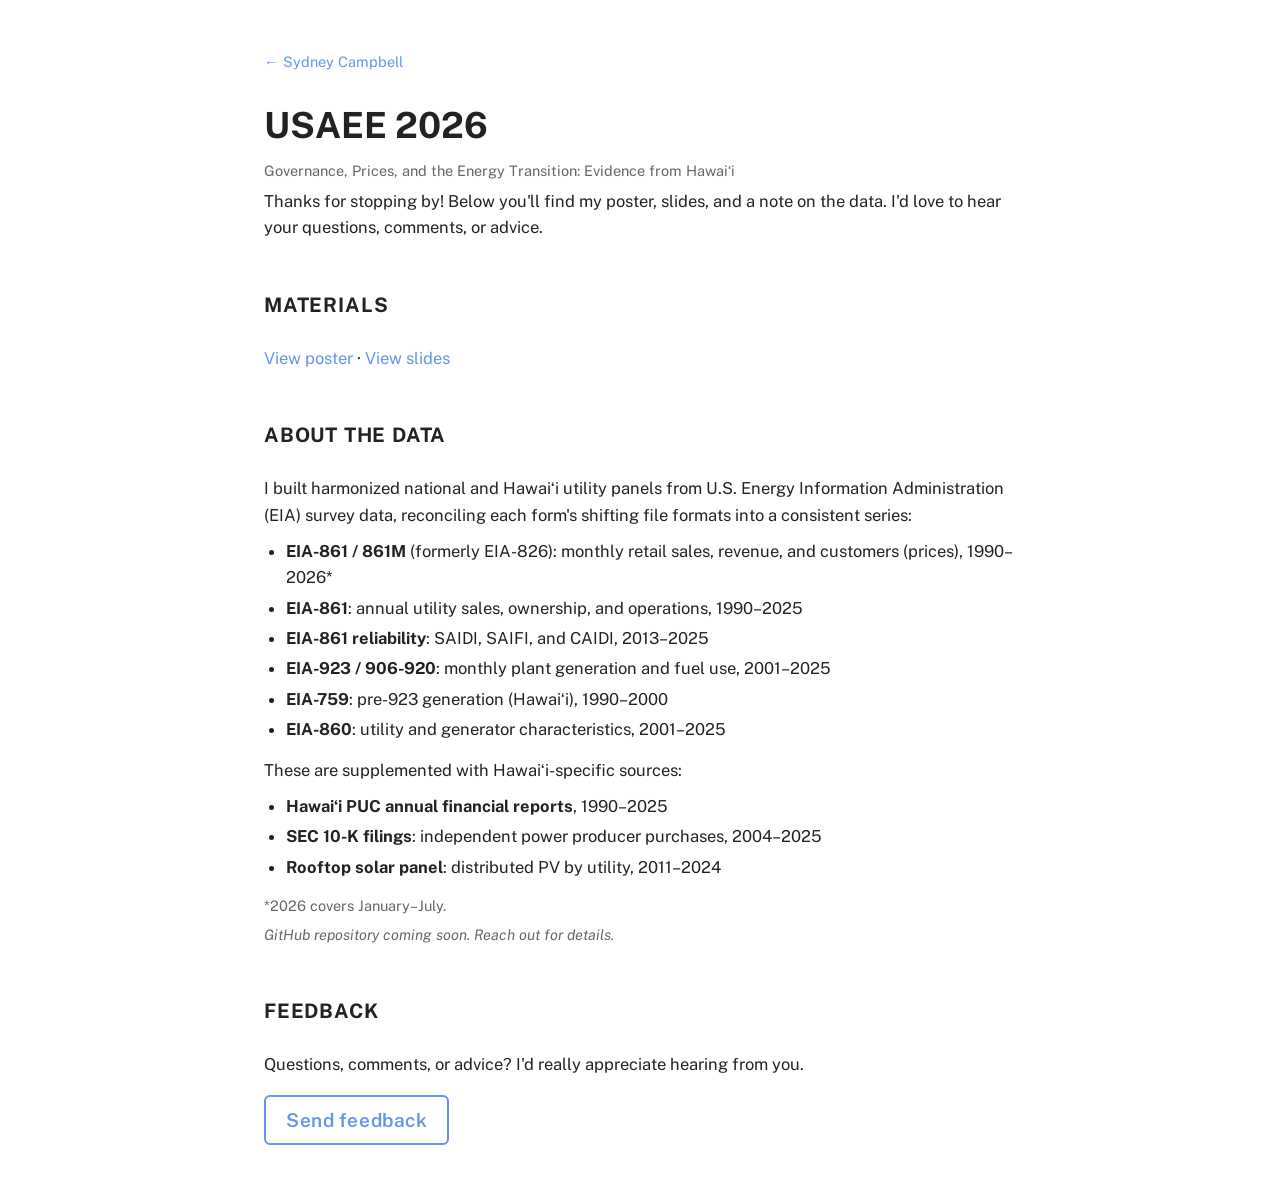
==== usaee/index.html @ e7edbe31 "Add LinkedIn link and USAEE page" ====
<!DOCTYPE html>
<html lang="en">
<head>
  <meta charset="utf-8">
  <meta name="viewport" content="width=device-width, initial-scale=1">
  <title>USAEE 2026 · Sydney Campbell</title>
  <link rel="preconnect" href="https://fonts.googleapis.com">
  <link rel="preconnect" href="https://fonts.gstatic.com" crossorigin>
  <link href="https://fonts.googleapis.com/css2?family=Public+Sans:wght@400;500;600;700&display=swap" rel="stylesheet">
  <link rel="stylesheet" href="../css/style.css">
</head>
<body>
<main class="site-shell subpage">

  <a class="back" href="../">← Sydney Campbell</a>

  <header class="page-header">
    <h1>USAEE 2026</h1>
    <p class="meta">Governance, Prices, and the Energy Transition: Evidence from Hawaiʻi</p>
  </header>

  <p>Thanks for stopping by! Below you'll find my poster, slides, and a note on the data. I'd love to hear your questions, comments, or advice.</p>

  <section>
    <h2>Materials</h2>
    <!-- Put the files at files/usaee/poster.pdf and files/usaee/slides.pdf -->
    <p>
      <a href="../files/usaee/poster.pdf" target="_blank" rel="noopener">View poster</a> ·
      <a href="../files/usaee/slides.pdf" target="_blank" rel="noopener">View slides</a>
    </p>
  </section>

  <section>
    <h2>About the Data</h2>
    <p>I built harmonized national and Hawaiʻi utility panels from U.S. Energy Information Administration (EIA) survey data, reconciling each form's shifting file formats into a consistent series:</p>
    <ul class="data-list">
      <li><strong>EIA-861 / 861M</strong> (formerly EIA-826): monthly retail sales, revenue, and customers (prices), 1990–2026*</li>
      <li><strong>EIA-861</strong>: annual utility sales, ownership, and operations, 1990–2025</li>
      <li><strong>EIA-861 reliability</strong>: SAIDI, SAIFI, and CAIDI, 2013–2025</li>
      <li><strong>EIA-923 / 906-920</strong>: monthly plant generation and fuel use, 2001–2025</li>
      <li><strong>EIA-759</strong>: pre-923 generation (Hawaiʻi), 1990–2000</li>
      <li><strong>EIA-860</strong>: utility and generator characteristics, 2001–2025</li>
    </ul>
    <p>These are supplemented with Hawaiʻi-specific sources:</p>
    <ul class="data-list">
      <li><strong>Hawaiʻi PUC annual financial reports</strong>, 1990–2025</li>
      <li><strong>SEC 10-K filings</strong>: independent power producer purchases, 2004–2025</li>
      <li><strong>Rooftop solar panel</strong>: distributed PV by utility, 2011–2024</li>
    </ul>
    <p class="meta">*2026 covers January–July.</p>
    <!-- When the repo is live, replace the line below with:
         <p><a href="https://github.com/sydcampbell3/[repo]">Code and data on GitHub</a></p> -->
    <p class="meta"><em>GitHub repository coming soon. Reach out for details.</em></p>
  </section>

  <section>
    <h2>Feedback</h2>
    <p>Questions, comments, or advice? I'd really appreciate hearing from you.</p>
    <p class="callout"><a class="callout-button" href="mailto:sec3@hawaii.edu?subject=USAEE%20feedback">Send feedback</a></p>
  </section>

</main>
</body>
</html>
---- css/style.css ----
:root {
  --text: #222;
  --muted: #666;
  --accent: #6495ed;
}

* { box-sizing: border-box; }

body {
  margin: 0;
  background: #fff;
  color: var(--text);
  font-family: "Public Sans", sans-serif;
  font-size: 16.5px;
  line-height: 1.6;
}

.site-shell {
  max-width: 800px;
  margin: 0 auto;
  padding: 48px 24px;
}

h1, h2 { text-transform: uppercase; }
h1 { font-size: 36px; margin: 0 0 28px; }
h2 { font-size: 20px; letter-spacing: 0.04em; margin: 64px 0 24px; }
h3 { font-size: 18px; font-weight: 600; margin: 0; }
p  { margin: 6px 0 0; }

article + article { margin-top: 32px; }
.meta { color: var(--muted); font-size: 14.5px; }

/* links: the only place the accent appears */
a, .text-link, summary { color: var(--accent); text-decoration: none; }
a:hover, .text-link:hover, summary:hover { text-decoration: underline; }

.text-link {
  border: 0; padding: 0; background: none;
  font: inherit; cursor: pointer;
}

summary { cursor: pointer; width: fit-content; margin-top: 6px; }

/* intro: headshot beside bio, stacked on mobile */
.intro {
  display: grid;
  grid-template-columns: 280px 1fr;
  gap: 32px;
  align-items: start;
}
.headshot { width: 100%; aspect-ratio: 4 / 5; object-fit: cover; }
.bio p + p { margin-top: 14px; }
.links { margin-top: 16px; }
.callout { margin-top: 18px; }
.callout-button {
  display: inline-block;
  padding: 8px 20px;
  border: 2px solid var(--accent);
  border-radius: 6px;
  font-size: 19px;
  font-weight: 600;
  letter-spacing: 0.03em;
}
.callout-button:hover {
  background: var(--accent);
  color: #fff;
  text-decoration: none;
}

/* subpages (e.g. usaee/) */
.back { display: inline-block; margin-bottom: 24px; font-size: 14.5px; }
.page-header h1 { margin-bottom: 4px; }
.page-header .meta { margin-top: 0; }
.subpage section h2 { margin-top: 48px; }
.data-list { margin: 10px 0 14px; padding-left: 22px; }
.data-list li + li { margin-top: 4px; }

@media (max-width: 640px) {
  .intro { grid-template-columns: 1fr; }
  .headshot { width: 240px; }
}
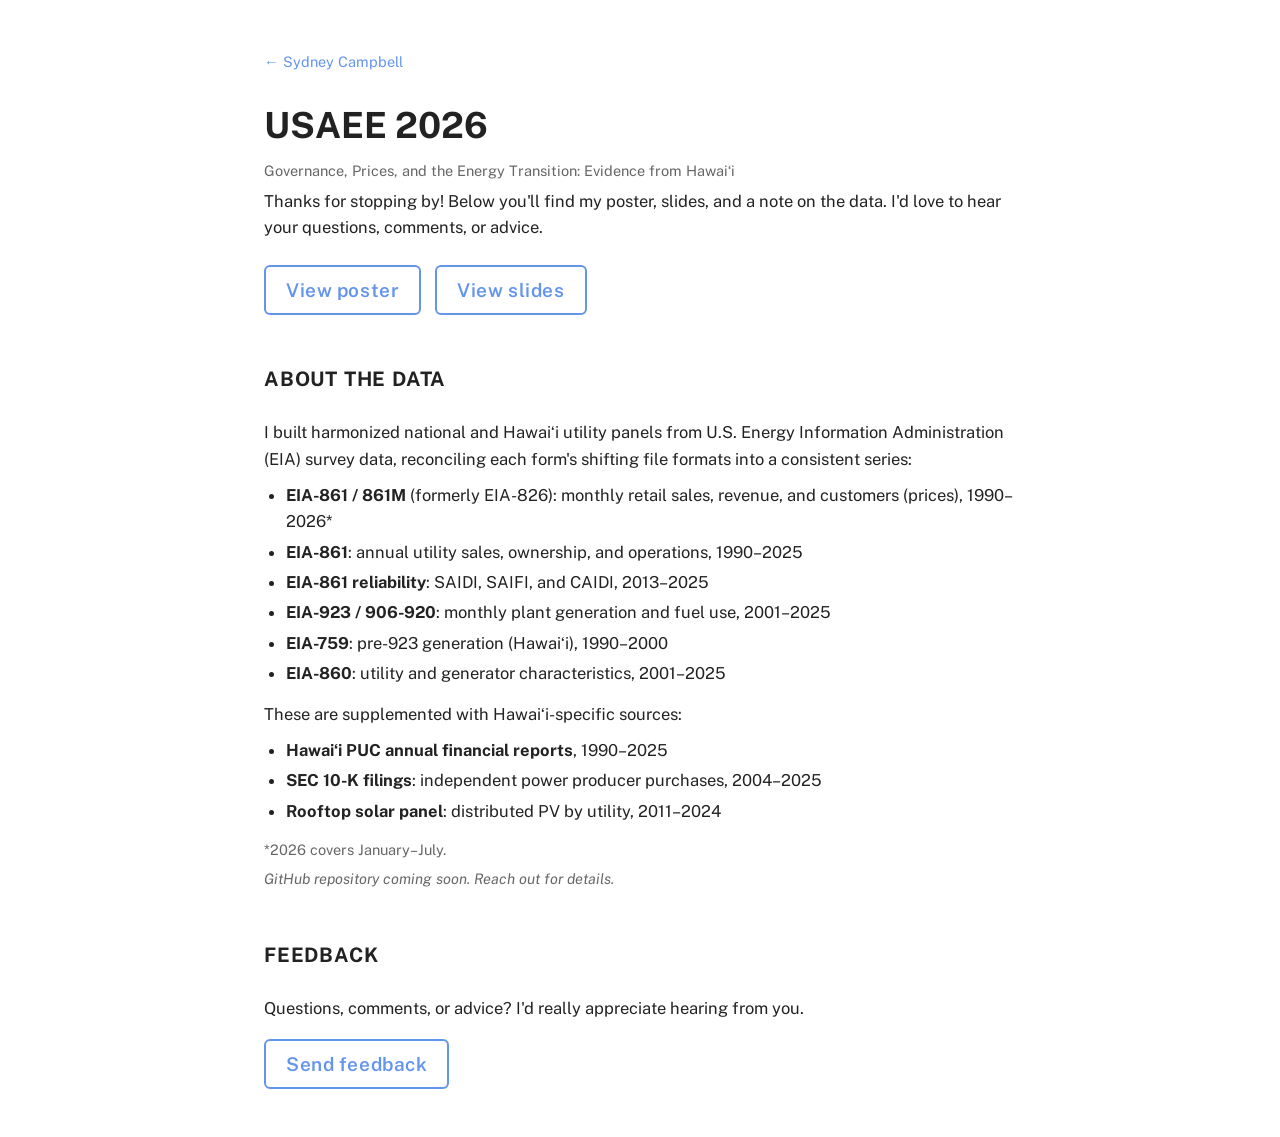
==== commit e1b7dadf: "subtitle change" ====
--- a/usaee/index.html
+++ b/usaee/index.html
@@ -21,14 +21,11 @@
 
   <p>Thanks for stopping by! Below you'll find my poster, slides, and a note on the data. I'd love to hear your questions, comments, or advice.</p>
 
-  <section>
-    <h2>Materials</h2>
-    <!-- Put the files at files/usaee/poster.pdf and files/usaee/slides.pdf -->
-    <p>
-      <a href="../files/usaee/poster.pdf" target="_blank" rel="noopener">View poster</a> ·
-      <a href="../files/usaee/slides.pdf" target="_blank" rel="noopener">View slides</a>
-    </p>
-  </section>
+  <!-- Put the files at files/usaee/poster.pdf and files/usaee/slides.pdf -->
+  <p class="button-row">
+    <a class="callout-button" href="../files/usaee/poster.pdf" target="_blank" rel="noopener">View poster</a>
+    <a class="callout-button" href="../files/usaee/slides.pdf" target="_blank" rel="noopener">View slides</a>
+  </p>
 
   <section>
     <h2>About the Data</h2>
--- a/css/style.css
+++ b/css/style.css
@@ -72,6 +72,7 @@
 .page-header h1 { margin-bottom: 4px; }
 .page-header .meta { margin-top: 0; }
 .subpage section h2 { margin-top: 48px; }
+.button-row { display: flex; flex-wrap: wrap; gap: 14px; margin-top: 24px; }
 .data-list { margin: 10px 0 14px; padding-left: 22px; }
 .data-list li + li { margin-top: 4px; }
 
